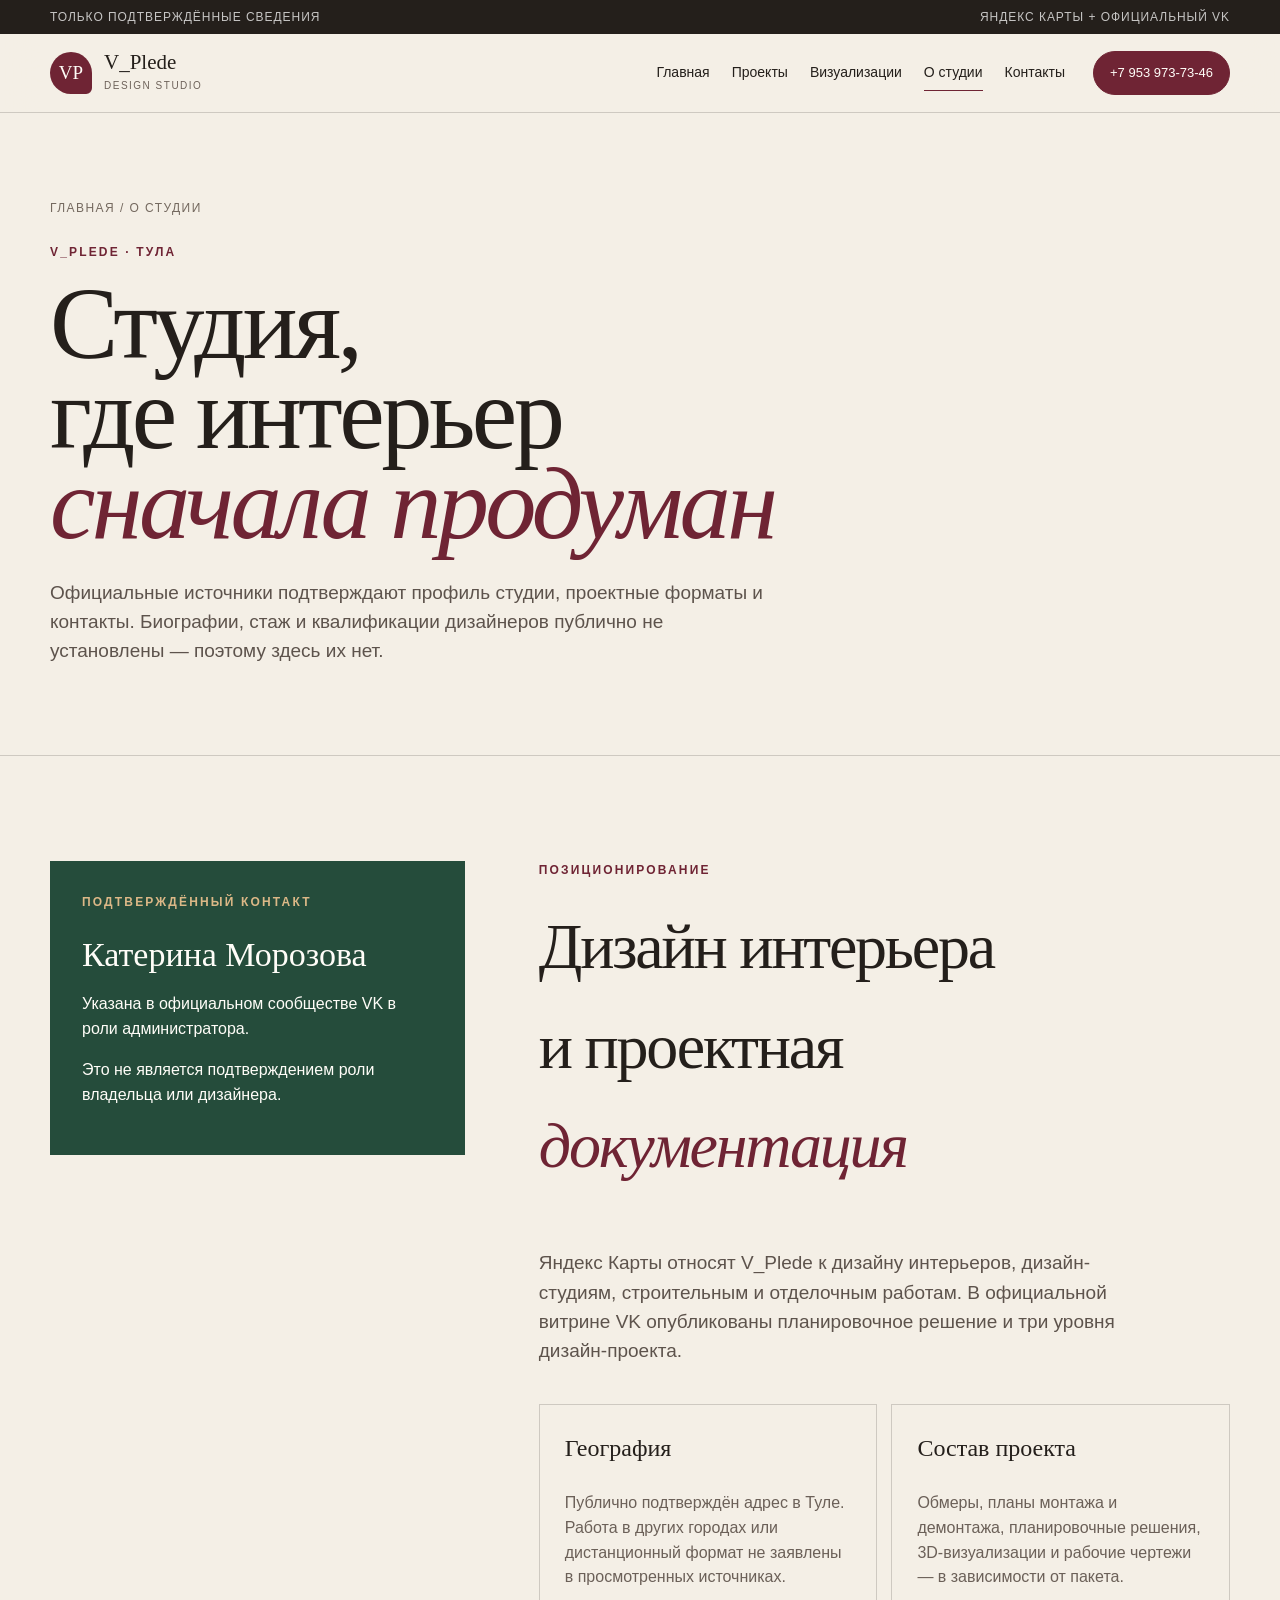
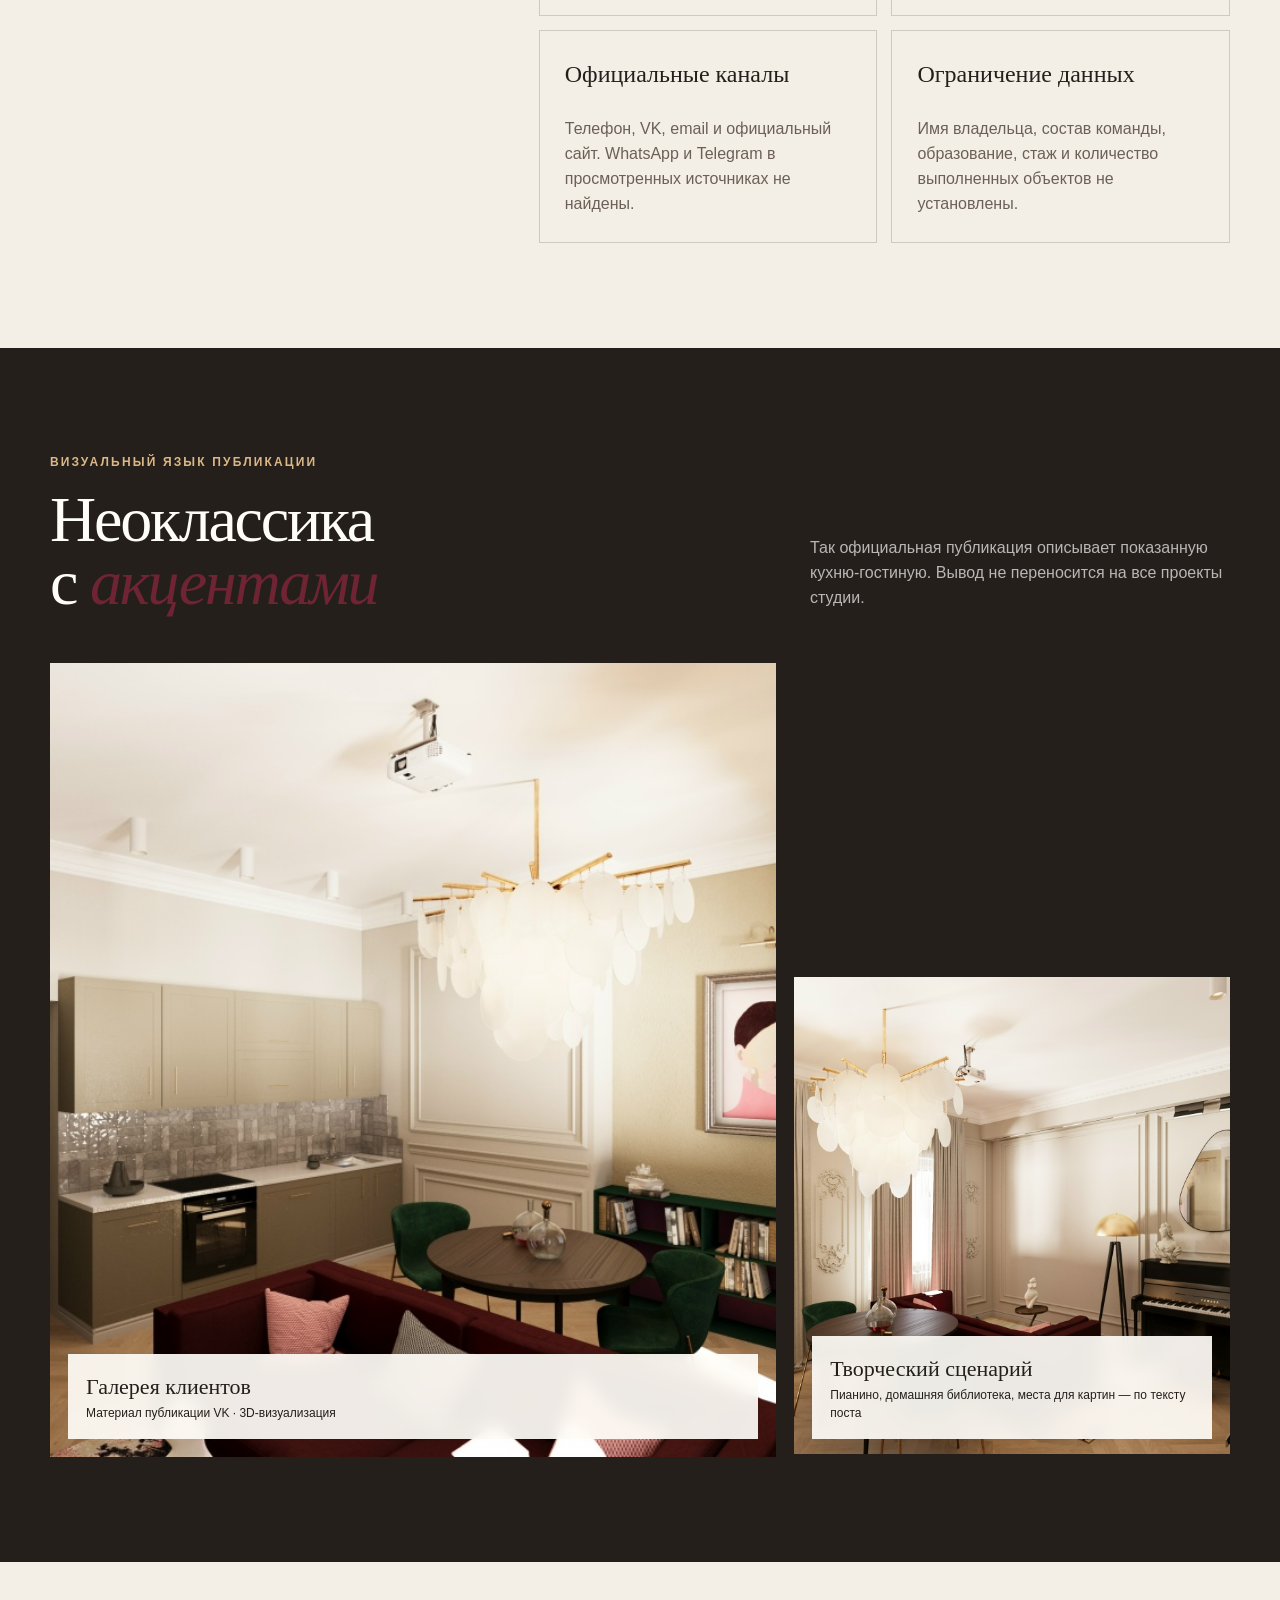
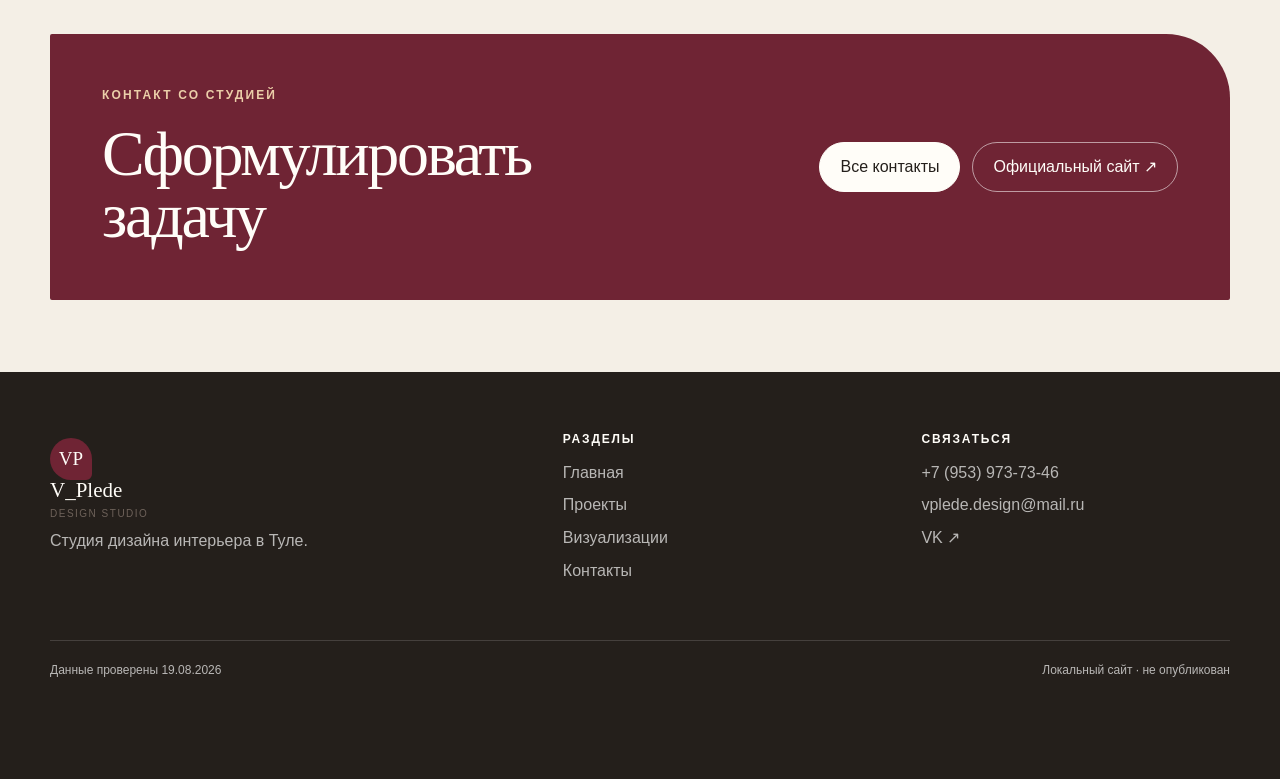
==== about.html @ 6b6b7b4a "Add files via upload" ====
<!doctype html><html lang="ru"><head><meta charset="utf-8"><meta name="viewport" content="width=device-width,initial-scale=1"><meta name="description" content="Подтверждённая информация о студии дизайна интерьера V_Plede в Туле."><title>О студии — V_Plede</title><link rel="stylesheet" href="styles.css?v=20260819"><script src="script.js?v=20260819" defer></script></head><body>
<div class="source-bar"><div class="container"><span>Только подтверждённые сведения</span><span>Яндекс Карты + официальный VK</span></div></div>
<header class="header"><div class="container nav"><a class="brand" href="index.html"><span class="brand-mark">VP</span><span class="brand-copy"><strong>V_Plede</strong><small>design studio</small></span></a><button class="menu-toggle" type="button" aria-label="Открыть меню" aria-expanded="false">Меню</button><nav class="navlinks" aria-label="Основная навигация"><a href="index.html">Главная</a><a href="services.html">Проекты</a><a href="portfolio.html">Визуализации</a><a aria-current="page" href="about.html">О студии</a><a href="contacts.html">Контакты</a></nav><a class="nav-cta" href="tel:+79539737346">+7 953 973-73-46</a></div></header>
<main><section class="page-hero"><div class="container reveal"><p class="crumb">Главная / О студии</p><p class="eyebrow">V_Plede · Тула</p><h1>Студия,<br>где интерьер<br><em>сначала продуман</em></h1><p class="lead">Официальные источники подтверждают профиль студии, проектные форматы и контакты. Биографии, стаж и квалификации дизайнеров публично не установлены — поэтому здесь их нет.</p></div></section>
<section class="section"><div class="container bio-grid"><aside class="bio-aside reveal"><p class="eyebrow" style="color:#dcb887">подтверждённый контакт</p><strong>Катерина Морозова</strong><p>Указана в официальном сообществе VK в роли администратора.</p><p>Это не является подтверждением роли владельца или дизайнера.</p></aside><div class="bio-copy reveal"><p class="eyebrow">позиционирование</p><h2>Дизайн интерьера<br>и проектная<br><em>документация</em></h2><p class="lead">Яндекс Карты относят V_Plede к дизайну интерьеров, дизайн-студиям, строительным и отделочным работам. В официальной витрине VK опубликованы планировочное решение и три уровня дизайн-проекта.</p><div class="evidence"><article><h3>География</h3><p>Публично подтверждён адрес в Туле. Работа в других городах или дистанционный формат не заявлены в просмотренных источниках.</p></article><article><h3>Состав проекта</h3><p>Обмеры, планы монтажа и демонтажа, планировочные решения, 3D-визуализации и рабочие чертежи — в зависимости от пакета.</p></article><article><h3>Официальные каналы</h3><p>Телефон, VK, email и официальный сайт. WhatsApp и Telegram в просмотренных источниках не найдены.</p></article><article><h3>Ограничение данных</h3><p>Имя владельца, состав команды, образование, стаж и количество выполненных объектов не установлены.</p></article></div></div></div></section>
<section class="section ink"><div class="container"><div class="section-head reveal"><div><p class="eyebrow">визуальный язык публикации</p><h2>Неоклассика<br>с <em>акцентами</em></h2></div><p>Так официальная публикация описывает показанную кухню-гостиную. Вывод не переносится на все проекты студии.</p></div><div class="visual-grid"><div class="visual-card reveal"><img src="assets/images/client-gallery-03.jpg" alt="3D-визуализация кухни-гостиной из официальной публикации V_Plede"><span class="visual-label"><strong>Галерея клиентов</strong>Материал публикации VK · 3D-визуализация</span></div><div class="visual-card reveal"><img src="assets/images/client-gallery-01.jpg" alt="3D-визуализация кухни-гостиной с пианино"><span class="visual-label"><strong>Творческий сценарий</strong>Пианино, домашняя библиотека, места для картин — по тексту поста</span></div></div></div></section>
<section class="section compact"><div class="container"><div class="cta reveal"><div><p class="eyebrow">контакт со студией</p><h2>Сформулировать<br>задачу</h2></div><div class="actions"><a class="btn light" href="contacts.html">Все контакты</a><a class="btn ghost-light" href="https://www.vplede-design.ru/" target="_blank" rel="noopener">Официальный сайт ↗</a></div></div></div></section></main>
<footer class="footer"><div class="container"><div class="footer-grid"><div><a class="brand" href="index.html"><span class="brand-mark">VP</span><span class="brand-copy"><strong>V_Plede</strong><small>design studio</small></span></a><p>Студия дизайна интерьера в Туле.</p></div><div><h3>Разделы</h3><a href="index.html">Главная</a><a href="services.html">Проекты</a><a href="portfolio.html">Визуализации</a><a href="contacts.html">Контакты</a></div><div><h3>Связаться</h3><a href="tel:+79539737346">+7 (953) 973-73-46</a><a href="mailto:vplede.design@mail.ru">vplede.design@mail.ru</a><a href="https://vk.ru/v_plede.design" target="_blank" rel="noopener">VK ↗</a></div></div><div class="footer-bottom"><span>Данные проверены 19.08.2026</span><span>Локальный сайт · не опубликован</span></div></div></footer><div class="mobile-actions" aria-label="Быстрые действия"><a href="tel:+79539737346">Позвонить</a><a href="https://vk.ru/v_plede.design" target="_blank" rel="noopener">VK</a><a href="https://yandex.ru/maps/org/v_plede/76972778431/" target="_blank" rel="noopener">Маршрут</a></div></body></html>
---- styles.css ----
:root {
  --ink: #241f1b;
  --paper: #f4efe6;
  --paper-2: #ebe2d5;
  --wine: #6f2434;
  --wine-dark: #481622;
  --moss: #254c3b;
  --gold: #c19a63;
  --line: rgba(36, 31, 27, .18);
  --white: #fffdf8;
  --shadow: 0 24px 70px rgba(39, 25, 20, .16);
  --sans: "Segoe UI", Arial, sans-serif;
  --serif: Georgia, "Times New Roman", serif;
}

* { box-sizing: border-box; }
html { scroll-behavior: smooth; }
body {
  margin: 0;
  color: var(--ink);
  background: var(--paper);
  font-family: var(--sans);
  font-size: 16px;
  line-height: 1.55;
  overflow-x: hidden;
}
body.menu-open { overflow: hidden; }
img { display: block; width: 100%; }
a { color: inherit; text-decoration: none; }
button, a { -webkit-tap-highlight-color: transparent; }
button { font: inherit; }
:focus-visible { outline: 3px solid var(--gold); outline-offset: 4px; }

.container { width: min(1180px, calc(100% - 48px)); margin: 0 auto; }
.source-bar { background: var(--ink); color: rgba(255,255,255,.74); font-size: 12px; letter-spacing: .08em; text-transform: uppercase; }
.source-bar .container { min-height: 34px; display: flex; align-items: center; justify-content: space-between; gap: 20px; }
.source-bar a { color: var(--white); border-bottom: 1px solid rgba(255,255,255,.35); }

.header { position: sticky; top: 0; z-index: 40; background: rgba(244,239,230,.93); backdrop-filter: blur(18px); border-bottom: 1px solid var(--line); }
.nav { min-height: 78px; display: flex; align-items: center; gap: 28px; }
.brand { display: flex; align-items: center; gap: 12px; margin-right: auto; }
.brand-mark { width: 42px; height: 42px; display: grid; place-items: center; color: var(--white); background: var(--wine); border-radius: 50% 50% 14% 50%; font-family: var(--serif); font-size: 19px; }
.brand-copy strong { display: block; font-family: var(--serif); font-size: 21px; font-weight: 500; line-height: 1; }
.brand-copy small { display: block; margin-top: 5px; color: #6e625a; font-size: 10px; letter-spacing: .15em; text-transform: uppercase; }
.navlinks { display: flex; align-items: center; gap: 22px; font-size: 14px; }
.navlinks a { position: relative; padding: 8px 0; }
.navlinks a::after { content: ""; position: absolute; left: 0; right: 100%; bottom: 1px; height: 1px; background: var(--wine); transition: right .25s ease; }
.navlinks a:hover::after, .navlinks a[aria-current="page"]::after { right: 0; }
.nav-cta { padding: 11px 16px; color: var(--white); background: var(--wine); border: 1px solid var(--wine); border-radius: 999px; font-size: 13px; transition: .25s ease; }
.nav-cta:hover { background: var(--wine-dark); transform: translateY(-2px); }
.menu-toggle { display: none; border: 0; background: transparent; color: var(--ink); font-weight: 600; }

.hero { position: relative; min-height: 760px; padding: 82px 0 66px; overflow: hidden; }
.hero::before { content: ""; position: absolute; width: 520px; height: 520px; border: 1px solid var(--line); border-radius: 50%; left: -210px; top: 105px; }
.hero-grid { display: grid; grid-template-columns: .92fr 1.08fr; gap: 62px; align-items: center; }
.eyebrow { margin: 0 0 18px; color: var(--wine); font-size: 12px; font-weight: 700; letter-spacing: .18em; text-transform: uppercase; }
h1, h2, h3, p { margin-top: 0; }
h1, h2, .display { font-family: var(--serif); font-weight: 400; letter-spacing: -.035em; }
h1 { margin-bottom: 28px; font-size: clamp(64px, 7.2vw, 108px); line-height: .88; }
h1 em, h2 em { color: var(--wine); font-weight: 400; }
.lead { max-width: 610px; color: #5d534c; font-size: 19px; }
.actions { display: flex; flex-wrap: wrap; gap: 12px; margin-top: 32px; }
.btn { min-height: 48px; display: inline-flex; align-items: center; justify-content: center; gap: 10px; padding: 12px 20px; border: 1px solid var(--ink); border-radius: 999px; background: transparent; color: var(--ink); cursor: pointer; transition: .25s ease; }
.btn:hover { transform: translateY(-2px); box-shadow: 0 10px 30px rgba(36,31,27,.12); }
.btn.primary { color: var(--white); background: var(--wine); border-color: var(--wine); }
.btn.light { color: var(--ink); background: var(--white); border-color: var(--white); }
.btn.ghost-light { color: var(--white); border-color: rgba(255,255,255,.55); }
.hero-media { position: relative; min-height: 565px; }
.hero-media .frame-main { position: absolute; inset: 0 64px 0 0; overflow: hidden; border-radius: 48% 48% 8px 8px; box-shadow: var(--shadow); }
.hero-media .frame-main img { height: 100%; object-fit: cover; }
.swatch { position: absolute; right: 0; top: 72px; width: 126px; padding: 18px 12px; background: var(--moss); color: var(--white); box-shadow: var(--shadow); transform: rotate(3deg); }
.swatch strong { display: block; font-family: var(--serif); font-size: 30px; }
.swatch span { font-size: 11px; letter-spacing: .12em; text-transform: uppercase; }
.media-caption { position: absolute; left: -34px; bottom: 42px; max-width: 245px; padding: 17px 20px; background: var(--white); box-shadow: var(--shadow); font-size: 12px; }
.media-caption b { display: block; margin-bottom: 4px; color: var(--wine); letter-spacing: .08em; text-transform: uppercase; }
.hero-facts { display: grid; grid-template-columns: repeat(3, 1fr); gap: 1px; margin-top: 58px; border: 1px solid var(--line); background: var(--line); }
.hero-facts div { min-height: 104px; padding: 22px; background: var(--paper); }
.hero-facts b { display: block; font-family: var(--serif); font-size: 23px; font-weight: 400; }
.hero-facts span { color: #70655d; font-size: 12px; }

.section { padding: 105px 0; }
.section.compact { padding: 72px 0; }
.section-head { display: flex; align-items: end; justify-content: space-between; gap: 40px; margin-bottom: 48px; }
.section-head h2, .split h2, .cta h2 { margin-bottom: 0; font-size: clamp(45px, 5vw, 76px); line-height: .98; }
.section-head > p { max-width: 420px; margin-bottom: 4px; color: #655a52; }
.ink { color: var(--white); background: var(--ink); }
.ink .eyebrow { color: #dcb887; }
.ink p { color: rgba(255,255,255,.68); }

.package-preview { display: grid; grid-template-columns: 1.2fr .8fr .8fr; gap: 12px; }
.package-card { min-height: 340px; display: flex; flex-direction: column; justify-content: space-between; padding: 34px; background: var(--paper-2); border: 1px solid var(--line); transition: .3s ease; }
.package-card:first-child { background: var(--wine); color: var(--white); }
.package-card:hover { transform: translateY(-6px); box-shadow: var(--shadow); }
.package-card .code { font-size: 11px; letter-spacing: .16em; text-transform: uppercase; opacity: .7; }
.package-card h3 { margin: auto 0 16px; font-family: var(--serif); font-size: 38px; font-weight: 400; line-height: 1.02; }
.package-card p { margin-bottom: 20px; opacity: .72; }
.package-card .price { font-family: var(--serif); font-size: 27px; }
.price-note { margin-top: 18px; color: #70655d; font-size: 12px; }

.visual-grid { display: grid; grid-template-columns: 1.25fr .75fr; gap: 18px; }
.visual-card { position: relative; min-height: 610px; overflow: hidden; }
.visual-card + .visual-card { min-height: 480px; align-self: end; }
.visual-card img { height: 100%; object-fit: cover; transition: transform .65s ease; }
.visual-card:hover img { transform: scale(1.025); }
.visual-label { position: absolute; left: 18px; right: 18px; bottom: 18px; padding: 16px 18px; color: var(--ink); background: rgba(255,253,248,.92); backdrop-filter: blur(8px); font-size: 12px; }
.visual-label strong { display: block; font-family: var(--serif); font-size: 22px; font-weight: 400; }
.proof-note { margin-top: 22px; padding-left: 20px; border-left: 2px solid var(--gold); color: rgba(255,255,255,.65); font-size: 13px; }

.split { display: grid; grid-template-columns: .82fr 1.18fr; gap: 90px; }
.sticky { align-self: start; position: sticky; top: 130px; }
.principles { border-top: 1px solid var(--line); }
.principle { display: grid; grid-template-columns: 62px 1fr; gap: 18px; padding: 30px 0; border-bottom: 1px solid var(--line); }
.principle span { color: var(--wine); font-family: var(--serif); font-size: 18px; }
.principle h3 { margin-bottom: 8px; font-family: var(--serif); font-size: 28px; font-weight: 400; }
.principle p { margin-bottom: 0; color: #6c6159; }

.status-panel { display: grid; grid-template-columns: .55fr 1.45fr; border: 1px solid var(--line); }
.status-score { display: grid; place-items: center; min-height: 310px; background: var(--moss); color: var(--white); text-align: center; }
.status-score strong { display: block; font-family: var(--serif); font-size: 62px; font-weight: 400; line-height: 1; }
.status-score span { font-size: 11px; letter-spacing: .13em; text-transform: uppercase; }
.status-copy { padding: 46px; background: var(--paper-2); }
.status-copy h3 { font-family: var(--serif); font-size: 40px; font-weight: 400; }

.cta { display: flex; align-items: center; justify-content: space-between; gap: 40px; padding: 52px; color: var(--white); background: var(--wine); border-radius: 2px 64px 2px 2px; }
.cta .eyebrow { color: #ebcfa9; }
.cta .actions { margin-top: 0; }

.page-hero { padding: 86px 0 70px; border-bottom: 1px solid var(--line); }
.page-hero h1 { max-width: 970px; font-size: clamp(60px, 8vw, 112px); }
.page-hero .lead { max-width: 720px; }
.crumb { margin-bottom: 25px; color: #74695f; font-size: 12px; letter-spacing: .12em; text-transform: uppercase; }

.filters { display: flex; flex-wrap: wrap; gap: 10px; margin-bottom: 34px; }
.filter-btn { padding: 10px 16px; color: var(--ink); background: transparent; border: 1px solid var(--line); border-radius: 999px; cursor: pointer; }
.filter-btn.active, .filter-btn:hover { color: var(--white); background: var(--wine); border-color: var(--wine); }
.service-list { display: grid; gap: 16px; }
.service-item { display: grid; grid-template-columns: 130px 1fr 210px; gap: 30px; align-items: start; padding: 36px; border: 1px solid var(--line); background: rgba(255,255,255,.2); transition: .3s ease; }
.service-item:hover { background: var(--paper-2); }
.service-item[hidden] { display: none; }
.service-item .service-code { color: var(--wine); font-size: 12px; font-weight: 700; letter-spacing: .15em; }
.service-item h2 { margin-bottom: 12px; font-size: 39px; }
.service-item ul { margin: 18px 0 0; padding-left: 18px; color: #5f554d; }
.service-price { text-align: right; }
.service-price strong { display: block; font-family: var(--serif); font-size: 31px; font-weight: 400; }
.service-price span { color: #756a61; font-size: 12px; }

.gallery-grid { display: grid; grid-template-columns: repeat(12, 1fr); gap: 16px; }
.gallery-card { grid-column: span 6; position: relative; min-height: 600px; padding: 0; overflow: hidden; border: 0; background: #ddd; cursor: zoom-in; }
.gallery-card:nth-child(2), .gallery-card:nth-child(3) { min-height: 480px; }
.gallery-card img { height: 100%; object-fit: cover; transition: transform .55s ease; }
.gallery-card:hover img { transform: scale(1.025); }
.gallery-card span { position: absolute; left: 14px; bottom: 14px; padding: 9px 12px; background: rgba(255,253,248,.94); color: var(--ink); font-size: 11px; letter-spacing: .08em; text-transform: uppercase; }
.lightbox { display: none; position: fixed; inset: 0; z-index: 100; padding: 28px; background: rgba(20,16,14,.94); }
.lightbox.open { display: grid; place-items: center; }
.lightbox img { width: auto; max-width: min(94vw, 1080px); max-height: 84vh; object-fit: contain; }
.lightbox-close { position: absolute; right: 25px; top: 20px; width: 46px; height: 46px; color: var(--white); background: transparent; border: 1px solid rgba(255,255,255,.4); border-radius: 50%; cursor: pointer; font-size: 22px; }
.lightbox-caption { max-width: 900px; margin-top: 12px; color: rgba(255,255,255,.75); font-size: 12px; text-align: center; }

.bio-grid { display: grid; grid-template-columns: .75fr 1.25fr; gap: 74px; align-items: start; }
.bio-aside { padding: 32px; color: var(--white); background: var(--moss); }
.bio-aside strong { display: block; margin-bottom: 10px; font-family: var(--serif); font-size: 34px; font-weight: 400; }
.bio-copy h2 { font-size: clamp(46px, 5vw, 73px); }
.evidence { display: grid; grid-template-columns: repeat(2, 1fr); gap: 14px; margin-top: 38px; }
.evidence article { padding: 25px; border: 1px solid var(--line); }
.evidence h3 { font-family: var(--serif); font-size: 24px; font-weight: 400; }
.evidence p { margin-bottom: 0; color: #6b6058; }

.contact-grid { display: grid; grid-template-columns: 1.08fr .92fr; gap: 18px; }
.contact-card { min-height: 420px; padding: 42px; border: 1px solid var(--line); background: var(--paper-2); }
.contact-card.dark { color: var(--white); background: var(--ink); }
.contact-card h2 { font-size: clamp(42px, 5vw, 67px); }
.contact-list { list-style: none; margin: 28px 0 0; padding: 0; }
.contact-list li { display: flex; justify-content: space-between; gap: 28px; padding: 15px 0; border-bottom: 1px solid currentColor; border-color: rgba(127,110,98,.28); }
.contact-list span { color: #786c63; }
.dark .contact-list span { color: rgba(255,255,255,.55); }
.schedule { display: grid; grid-template-columns: 1fr auto; gap: 8px 20px; margin-top: 30px; }
.schedule span:nth-child(even) { text-align: right; }

.footer { padding: 58px 0 100px; color: rgba(255,255,255,.68); background: var(--ink); }
.footer-grid { display: grid; grid-template-columns: 1.2fr .8fr .8fr; gap: 50px; }
.footer .brand-copy strong { color: var(--white); }
.footer h3 { color: var(--white); font-size: 12px; letter-spacing: .15em; text-transform: uppercase; }
.footer a { display: block; width: fit-content; margin: 8px 0; }
.footer a:hover { color: var(--white); }
.footer-bottom { display: flex; justify-content: space-between; gap: 20px; margin-top: 48px; padding-top: 20px; border-top: 1px solid rgba(255,255,255,.15); font-size: 12px; }
.mobile-actions { display: none; }

.reveal { opacity: 0; transform: translateY(18px); transition: opacity .65s ease, transform .65s ease; }
.reveal.visible { opacity: 1; transform: none; }

@media (max-width: 980px) {
  .navlinks, .nav-cta { display: none; }
  .menu-toggle { display: block; }
  .navlinks.open { display: flex; position: fixed; inset: 112px 0 auto; height: calc(100vh - 112px); padding: 34px 24px 120px; align-items: flex-start; flex-direction: column; background: var(--paper); font-family: var(--serif); font-size: 30px; overflow: auto; }
  .hero { min-height: 0; }
  .hero-grid, .split, .bio-grid, .contact-grid { grid-template-columns: 1fr; }
  .hero-media { min-height: 620px; }
  .hero-copy { order: 1; }
  .hero-media { order: 2; }
  .package-preview { grid-template-columns: 1fr 1fr; }
  .package-card:first-child { grid-column: span 2; }
  .sticky { position: static; }
  .status-panel { grid-template-columns: 1fr; }
  .status-score { min-height: 200px; }
  .service-item { grid-template-columns: 90px 1fr; }
  .service-price { grid-column: 2; text-align: left; }
  .footer-grid { grid-template-columns: 1fr 1fr; }
}

@media (max-width: 700px) {
  body { padding-bottom: 66px; }
  .container { width: min(100% - 28px, 1180px); }
  .source-bar .container { min-height: 40px; justify-content: center; text-align: center; }
  .source-bar span:last-child { display: none; }
  .nav { min-height: 68px; }
  .brand-copy strong { font-size: 18px; }
  .brand-mark { width: 36px; height: 36px; }
  .header { top: 0; }
  .navlinks.open { inset: 108px 0 auto; height: calc(100vh - 108px); }
  .hero { padding: 55px 0 42px; }
  h1 { font-size: clamp(54px, 16vw, 76px); }
  .lead { font-size: 17px; }
  .hero-grid { gap: 44px; }
  .hero-media { min-height: 500px; }
  .hero-media .frame-main { right: 28px; }
  .swatch { width: 100px; padding: 13px 10px; }
  .media-caption { left: 10px; bottom: 18px; max-width: 225px; }
  .hero-facts { grid-template-columns: 1fr; margin-top: 34px; }
  .hero-facts div { min-height: 80px; }
  .section { padding: 72px 0; }
  .section-head { display: block; }
  .section-head > p { margin-top: 20px; }
  .section-head h2, .split h2 { font-size: 46px; }
  .cta h2 { font-size: 39px; }
  .package-preview { grid-template-columns: 1fr; }
  .package-card:first-child { grid-column: auto; }
  .package-card { min-height: 300px; }
  .visual-grid { grid-template-columns: 1fr; }
  .visual-card, .visual-card + .visual-card { min-height: 520px; }
  .status-copy { padding: 30px 24px; }
  .status-copy h3 { font-size: 32px; }
  .cta { display: block; padding: 38px 24px; border-radius: 2px 40px 2px 2px; }
  .cta .actions { margin-top: 28px; }
  .page-hero { padding: 58px 0 50px; }
  .page-hero h1 { font-size: 56px; }
  .service-item { grid-template-columns: 1fr; padding: 26px 20px; }
  .service-price { grid-column: auto; }
  .service-item h2 { font-size: 34px; }
  .gallery-grid { display: block; }
  .gallery-card, .gallery-card:nth-child(2), .gallery-card:nth-child(3) { width: 100%; min-height: 500px; margin-bottom: 14px; }
  .evidence { grid-template-columns: 1fr; }
  .contact-card { min-height: 0; padding: 30px 22px; }
  .contact-list li { display: block; }
  .contact-list span { display: block; margin-bottom: 3px; }
  .footer-grid { grid-template-columns: 1fr; }
  .footer-bottom { display: block; }
  .mobile-actions { display: grid; position: fixed; z-index: 60; left: 0; right: 0; bottom: 0; grid-template-columns: repeat(3, 1fr); min-height: 66px; color: var(--white); background: var(--wine-dark); box-shadow: 0 -10px 30px rgba(0,0,0,.2); }
  .mobile-actions a { display: grid; place-items: center; padding: 8px 5px; border-right: 1px solid rgba(255,255,255,.18); font-size: 12px; text-align: center; }
}

@media (prefers-reduced-motion: reduce) {
  html { scroll-behavior: auto; }
  *, *::before, *::after { animation-duration: .01ms !important; transition-duration: .01ms !important; }
  .reveal { opacity: 1; transform: none; }
}
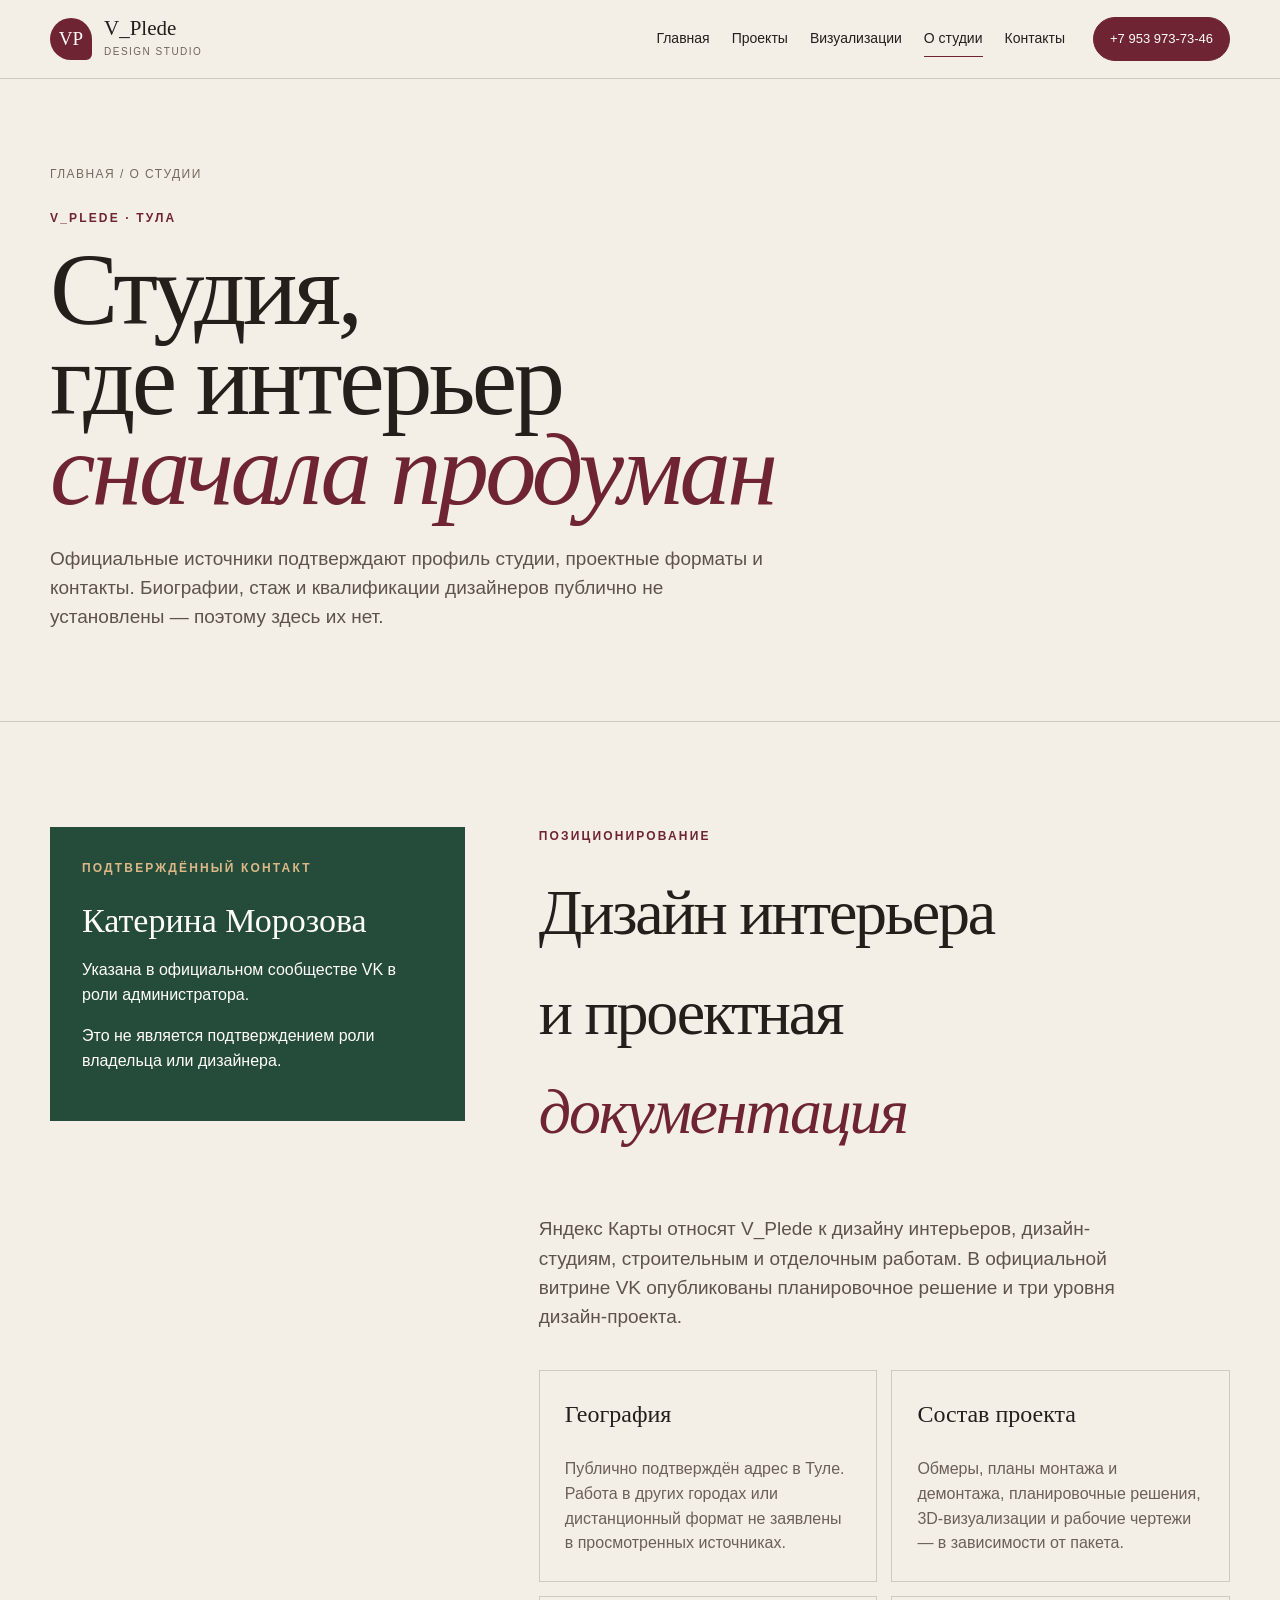
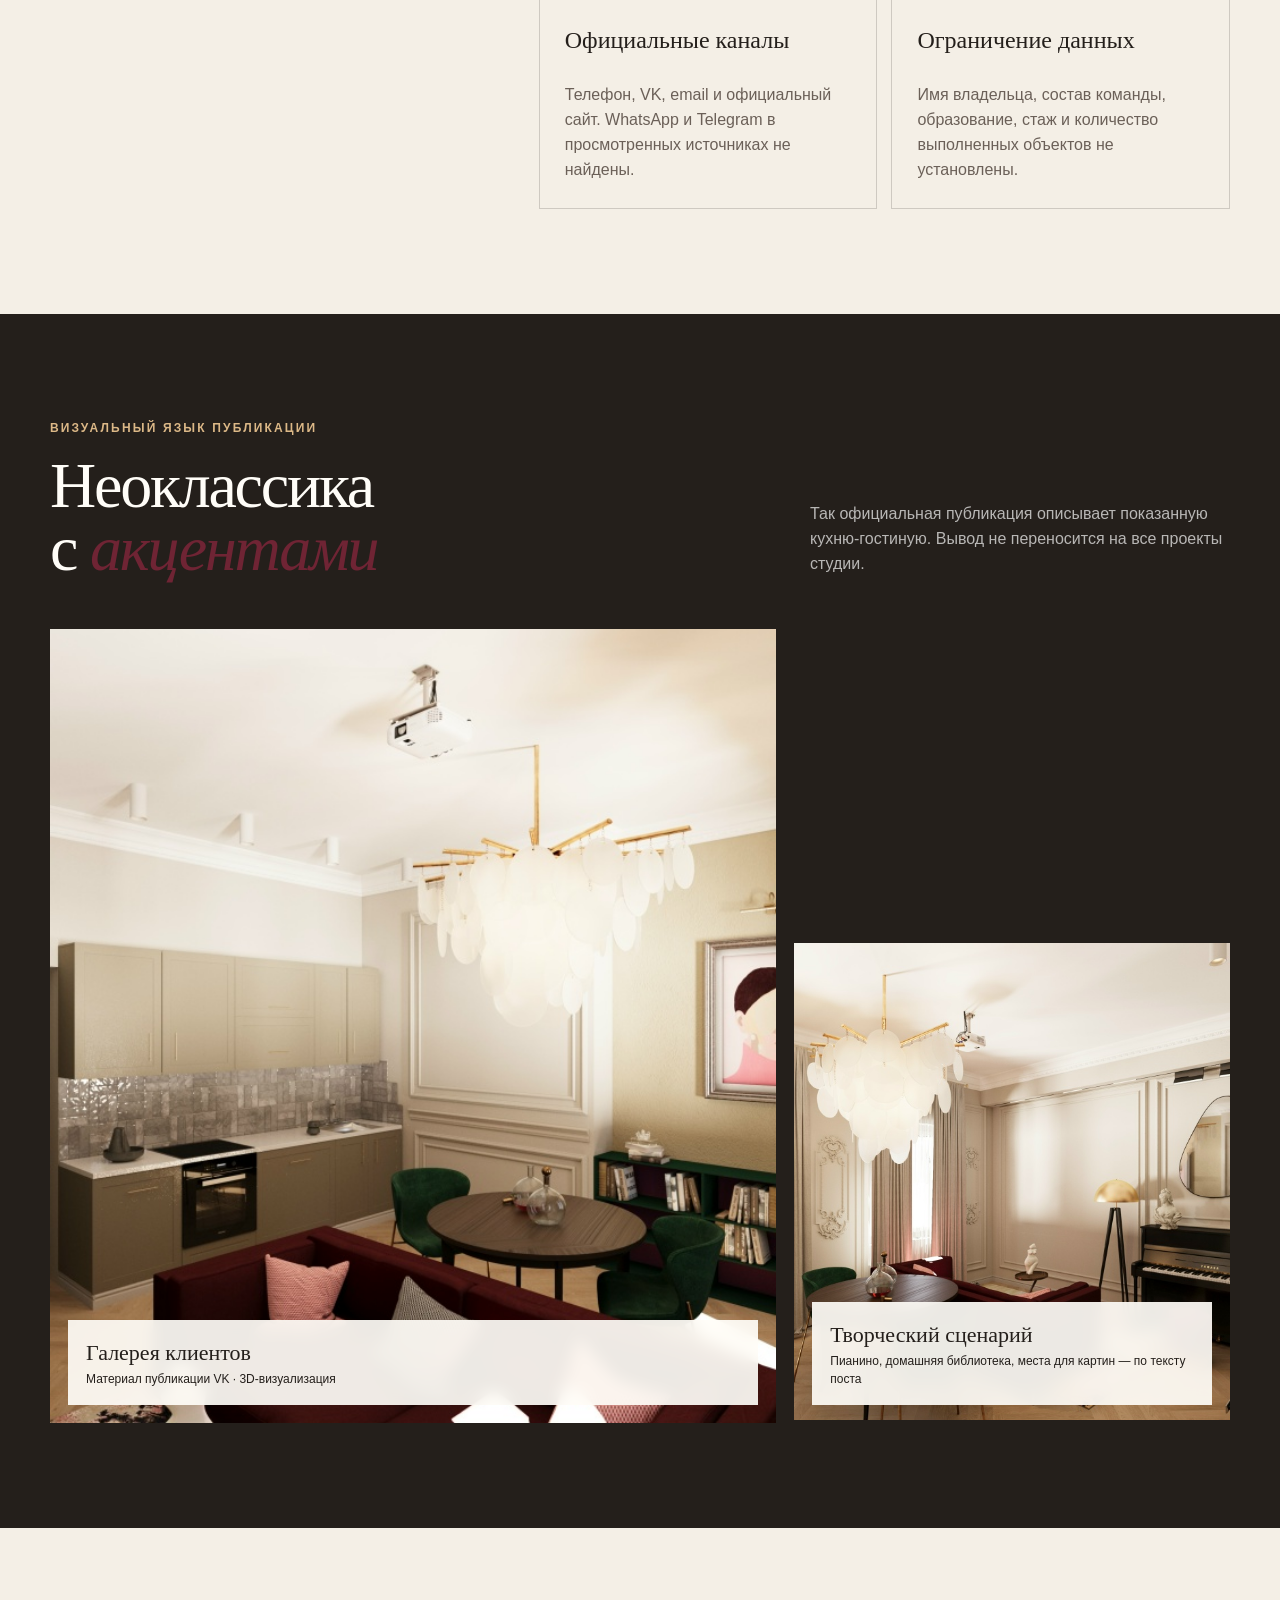
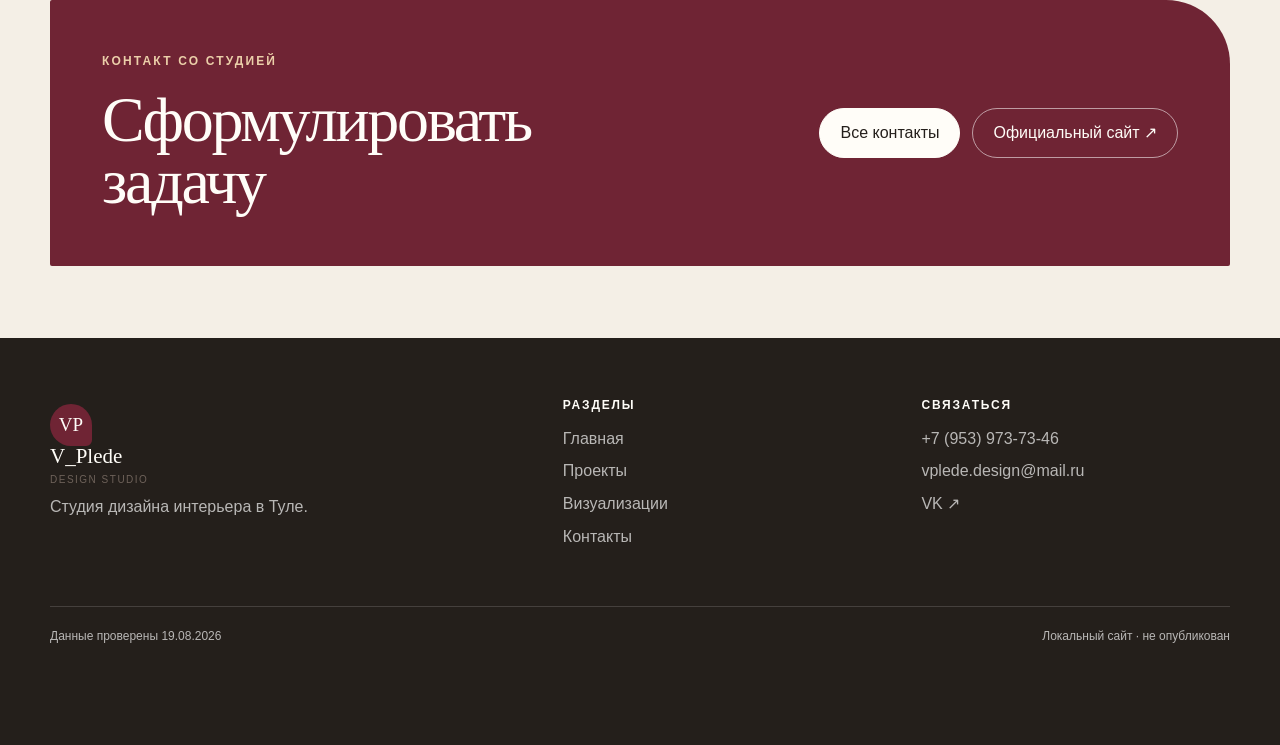
==== commit 065276ae: "Add files via upload" ====
--- a/about.html
+++ b/about.html
@@ -1,9 +1,7 @@
 <!doctype html><html lang="ru"><head><meta charset="utf-8"><meta name="viewport" content="width=device-width,initial-scale=1"><meta name="description" content="Подтверждённая информация о студии дизайна интерьера V_Plede в Туле."><title>О студии — V_Plede</title><link rel="stylesheet" href="styles.css?v=20260819"><script src="script.js?v=20260819" defer></script></head><body>
-<div class="source-bar"><div class="container"><span>Только подтверждённые сведения</span><span>Яндекс Карты + официальный VK</span></div></div>
 <header class="header"><div class="container nav"><a class="brand" href="index.html"><span class="brand-mark">VP</span><span class="brand-copy"><strong>V_Plede</strong><small>design studio</small></span></a><button class="menu-toggle" type="button" aria-label="Открыть меню" aria-expanded="false">Меню</button><nav class="navlinks" aria-label="Основная навигация"><a href="index.html">Главная</a><a href="services.html">Проекты</a><a href="portfolio.html">Визуализации</a><a aria-current="page" href="about.html">О студии</a><a href="contacts.html">Контакты</a></nav><a class="nav-cta" href="tel:+79539737346">+7 953 973-73-46</a></div></header>
 <main><section class="page-hero"><div class="container reveal"><p class="crumb">Главная / О студии</p><p class="eyebrow">V_Plede · Тула</p><h1>Студия,<br>где интерьер<br><em>сначала продуман</em></h1><p class="lead">Официальные источники подтверждают профиль студии, проектные форматы и контакты. Биографии, стаж и квалификации дизайнеров публично не установлены — поэтому здесь их нет.</p></div></section>
 <section class="section"><div class="container bio-grid"><aside class="bio-aside reveal"><p class="eyebrow" style="color:#dcb887">подтверждённый контакт</p><strong>Катерина Морозова</strong><p>Указана в официальном сообществе VK в роли администратора.</p><p>Это не является подтверждением роли владельца или дизайнера.</p></aside><div class="bio-copy reveal"><p class="eyebrow">позиционирование</p><h2>Дизайн интерьера<br>и проектная<br><em>документация</em></h2><p class="lead">Яндекс Карты относят V_Plede к дизайну интерьеров, дизайн-студиям, строительным и отделочным работам. В официальной витрине VK опубликованы планировочное решение и три уровня дизайн-проекта.</p><div class="evidence"><article><h3>География</h3><p>Публично подтверждён адрес в Туле. Работа в других городах или дистанционный формат не заявлены в просмотренных источниках.</p></article><article><h3>Состав проекта</h3><p>Обмеры, планы монтажа и демонтажа, планировочные решения, 3D-визуализации и рабочие чертежи — в зависимости от пакета.</p></article><article><h3>Официальные каналы</h3><p>Телефон, VK, email и официальный сайт. WhatsApp и Telegram в просмотренных источниках не найдены.</p></article><article><h3>Ограничение данных</h3><p>Имя владельца, состав команды, образование, стаж и количество выполненных объектов не установлены.</p></article></div></div></div></section>
 <section class="section ink"><div class="container"><div class="section-head reveal"><div><p class="eyebrow">визуальный язык публикации</p><h2>Неоклассика<br>с <em>акцентами</em></h2></div><p>Так официальная публикация описывает показанную кухню-гостиную. Вывод не переносится на все проекты студии.</p></div><div class="visual-grid"><div class="visual-card reveal"><img src="assets/images/client-gallery-03.jpg" alt="3D-визуализация кухни-гостиной из официальной публикации V_Plede"><span class="visual-label"><strong>Галерея клиентов</strong>Материал публикации VK · 3D-визуализация</span></div><div class="visual-card reveal"><img src="assets/images/client-gallery-01.jpg" alt="3D-визуализация кухни-гостиной с пианино"><span class="visual-label"><strong>Творческий сценарий</strong>Пианино, домашняя библиотека, места для картин — по тексту поста</span></div></div></div></section>
 <section class="section compact"><div class="container"><div class="cta reveal"><div><p class="eyebrow">контакт со студией</p><h2>Сформулировать<br>задачу</h2></div><div class="actions"><a class="btn light" href="contacts.html">Все контакты</a><a class="btn ghost-light" href="https://www.vplede-design.ru/" target="_blank" rel="noopener">Официальный сайт ↗</a></div></div></div></section></main>
 <footer class="footer"><div class="container"><div class="footer-grid"><div><a class="brand" href="index.html"><span class="brand-mark">VP</span><span class="brand-copy"><strong>V_Plede</strong><small>design studio</small></span></a><p>Студия дизайна интерьера в Туле.</p></div><div><h3>Разделы</h3><a href="index.html">Главная</a><a href="services.html">Проекты</a><a href="portfolio.html">Визуализации</a><a href="contacts.html">Контакты</a></div><div><h3>Связаться</h3><a href="tel:+79539737346">+7 (953) 973-73-46</a><a href="mailto:vplede.design@mail.ru">vplede.design@mail.ru</a><a href="https://vk.ru/v_plede.design" target="_blank" rel="noopener">VK ↗</a></div></div><div class="footer-bottom"><span>Данные проверены 19.08.2026</span><span>Локальный сайт · не опубликован</span></div></div></footer><div class="mobile-actions" aria-label="Быстрые действия"><a href="tel:+79539737346">Позвонить</a><a href="https://vk.ru/v_plede.design" target="_blank" rel="noopener">VK</a><a href="https://yandex.ru/maps/org/v_plede/76972778431/" target="_blank" rel="noopener">Маршрут</a></div></body></html>
-
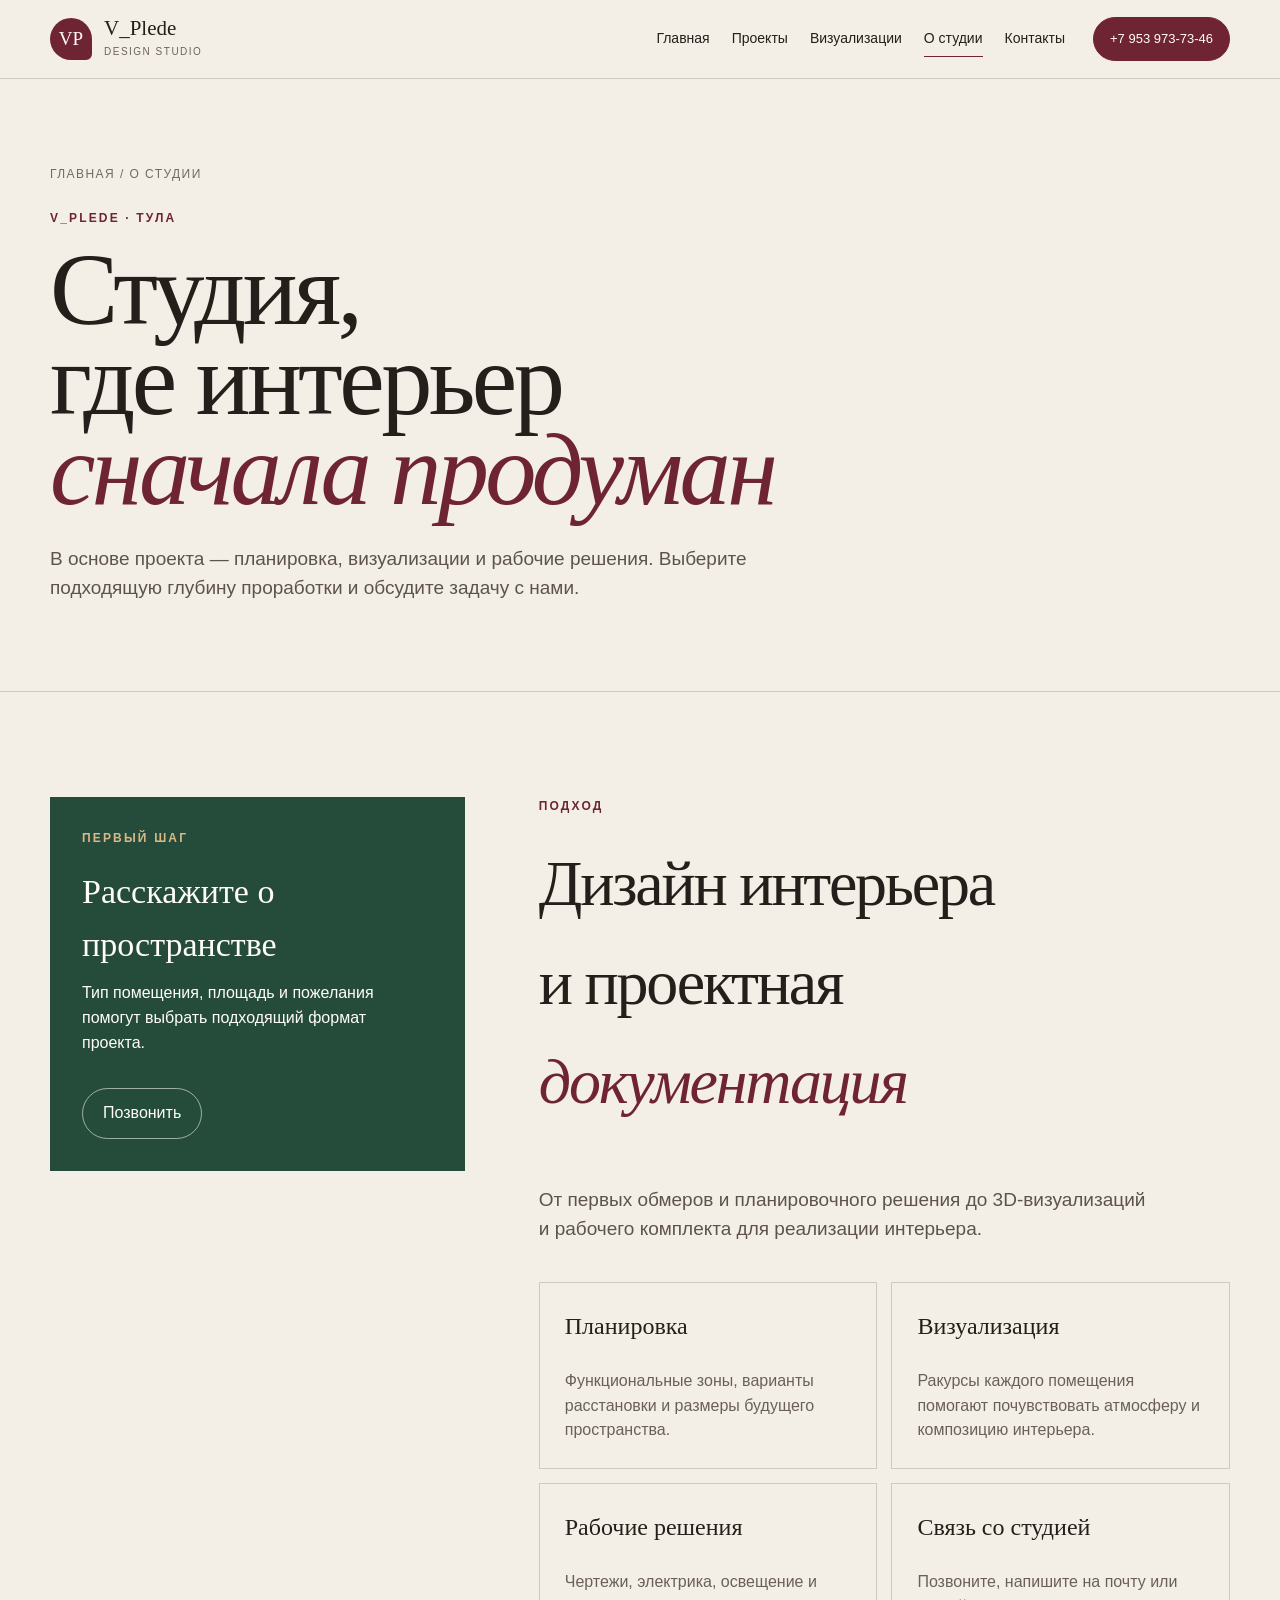
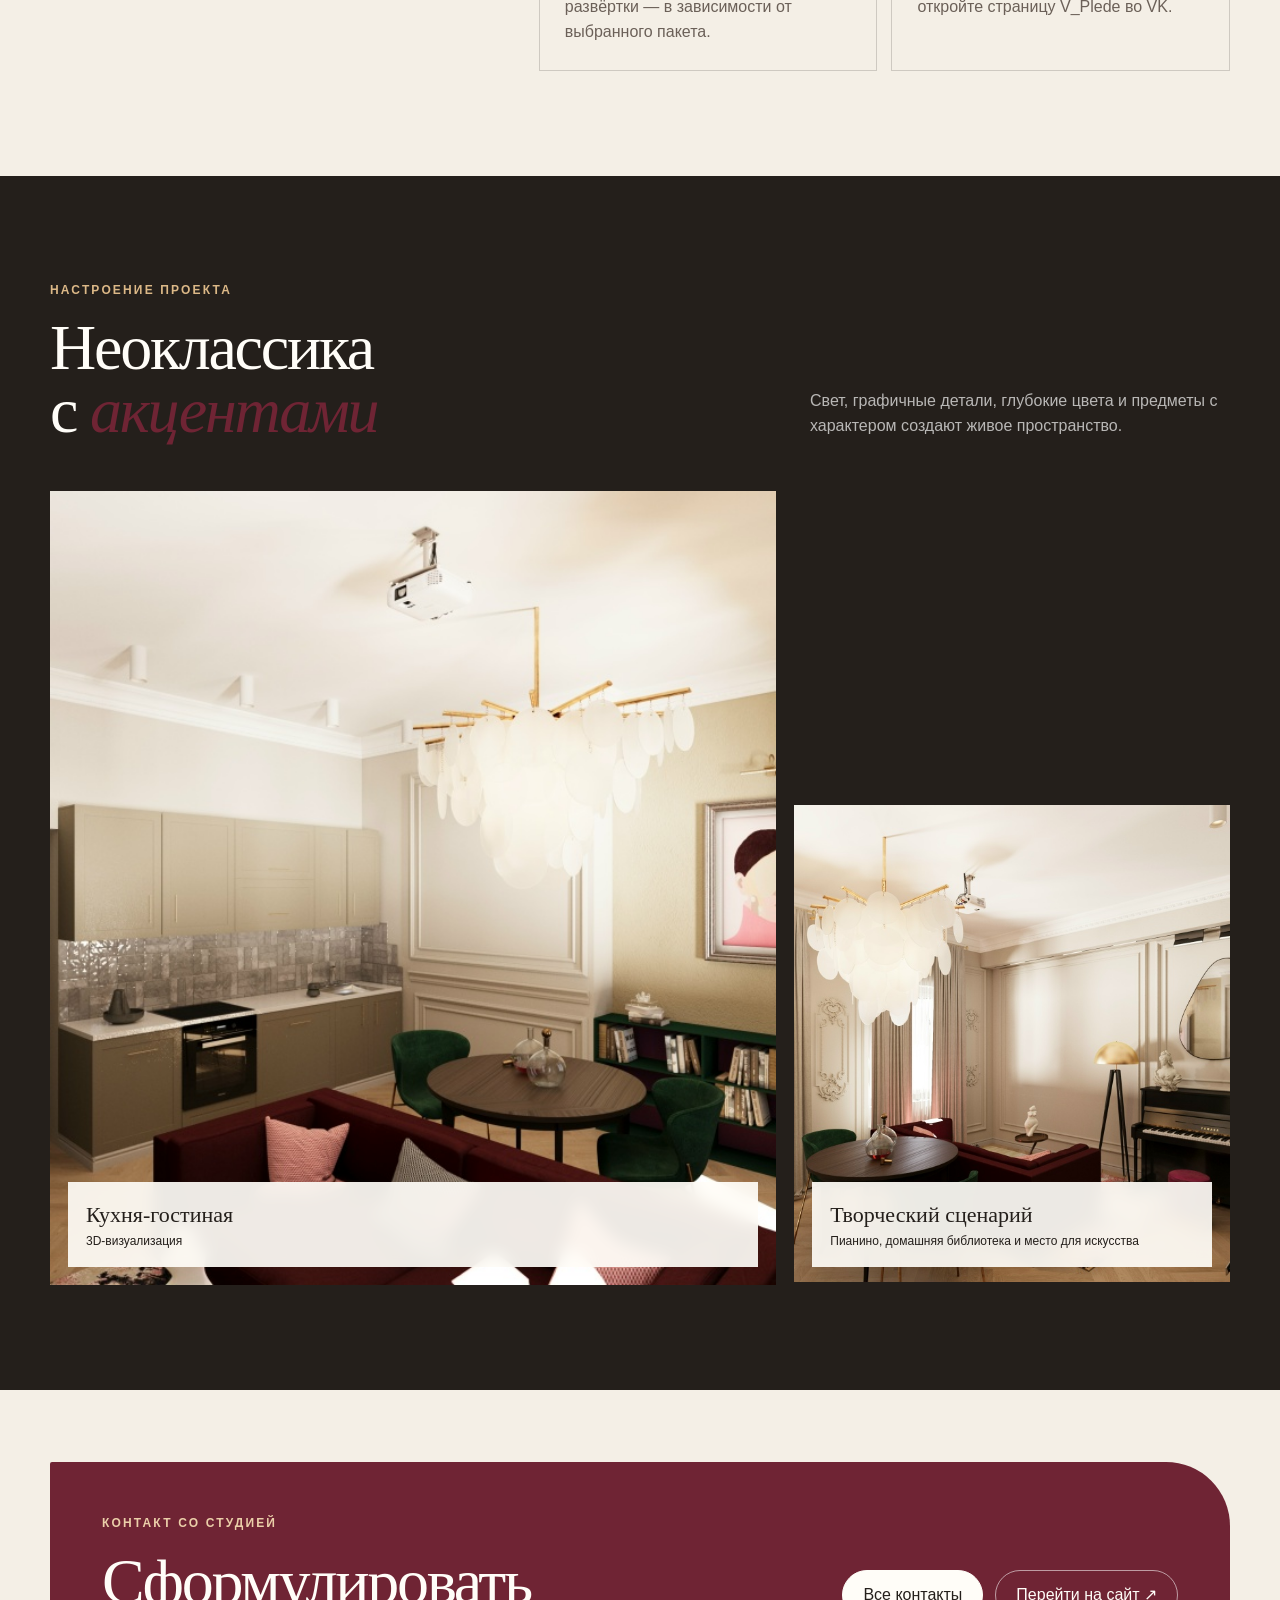
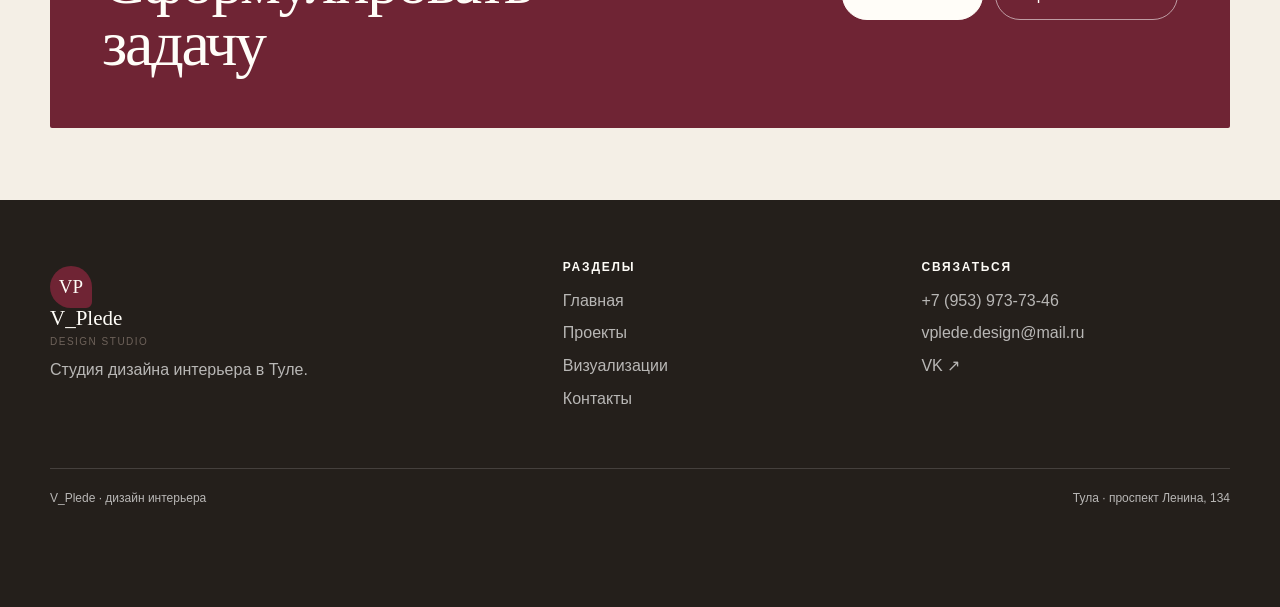
==== commit 2b21667b: "Add files via upload" ====
--- a/about.html
+++ b/about.html
@@ -1,7 +1,7 @@
 <!doctype html><html lang="ru"><head><meta charset="utf-8"><meta name="viewport" content="width=device-width,initial-scale=1"><meta name="description" content="Подтверждённая информация о студии дизайна интерьера V_Plede в Туле."><title>О студии — V_Plede</title><link rel="stylesheet" href="styles.css?v=20260819"><script src="script.js?v=20260819" defer></script></head><body>
 <header class="header"><div class="container nav"><a class="brand" href="index.html"><span class="brand-mark">VP</span><span class="brand-copy"><strong>V_Plede</strong><small>design studio</small></span></a><button class="menu-toggle" type="button" aria-label="Открыть меню" aria-expanded="false">Меню</button><nav class="navlinks" aria-label="Основная навигация"><a href="index.html">Главная</a><a href="services.html">Проекты</a><a href="portfolio.html">Визуализации</a><a aria-current="page" href="about.html">О студии</a><a href="contacts.html">Контакты</a></nav><a class="nav-cta" href="tel:+79539737346">+7 953 973-73-46</a></div></header>
-<main><section class="page-hero"><div class="container reveal"><p class="crumb">Главная / О студии</p><p class="eyebrow">V_Plede · Тула</p><h1>Студия,<br>где интерьер<br><em>сначала продуман</em></h1><p class="lead">Официальные источники подтверждают профиль студии, проектные форматы и контакты. Биографии, стаж и квалификации дизайнеров публично не установлены — поэтому здесь их нет.</p></div></section>
-<section class="section"><div class="container bio-grid"><aside class="bio-aside reveal"><p class="eyebrow" style="color:#dcb887">подтверждённый контакт</p><strong>Катерина Морозова</strong><p>Указана в официальном сообществе VK в роли администратора.</p><p>Это не является подтверждением роли владельца или дизайнера.</p></aside><div class="bio-copy reveal"><p class="eyebrow">позиционирование</p><h2>Дизайн интерьера<br>и проектная<br><em>документация</em></h2><p class="lead">Яндекс Карты относят V_Plede к дизайну интерьеров, дизайн-студиям, строительным и отделочным работам. В официальной витрине VK опубликованы планировочное решение и три уровня дизайн-проекта.</p><div class="evidence"><article><h3>География</h3><p>Публично подтверждён адрес в Туле. Работа в других городах или дистанционный формат не заявлены в просмотренных источниках.</p></article><article><h3>Состав проекта</h3><p>Обмеры, планы монтажа и демонтажа, планировочные решения, 3D-визуализации и рабочие чертежи — в зависимости от пакета.</p></article><article><h3>Официальные каналы</h3><p>Телефон, VK, email и официальный сайт. WhatsApp и Telegram в просмотренных источниках не найдены.</p></article><article><h3>Ограничение данных</h3><p>Имя владельца, состав команды, образование, стаж и количество выполненных объектов не установлены.</p></article></div></div></div></section>
-<section class="section ink"><div class="container"><div class="section-head reveal"><div><p class="eyebrow">визуальный язык публикации</p><h2>Неоклассика<br>с <em>акцентами</em></h2></div><p>Так официальная публикация описывает показанную кухню-гостиную. Вывод не переносится на все проекты студии.</p></div><div class="visual-grid"><div class="visual-card reveal"><img src="assets/images/client-gallery-03.jpg" alt="3D-визуализация кухни-гостиной из официальной публикации V_Plede"><span class="visual-label"><strong>Галерея клиентов</strong>Материал публикации VK · 3D-визуализация</span></div><div class="visual-card reveal"><img src="assets/images/client-gallery-01.jpg" alt="3D-визуализация кухни-гостиной с пианино"><span class="visual-label"><strong>Творческий сценарий</strong>Пианино, домашняя библиотека, места для картин — по тексту поста</span></div></div></div></section>
-<section class="section compact"><div class="container"><div class="cta reveal"><div><p class="eyebrow">контакт со студией</p><h2>Сформулировать<br>задачу</h2></div><div class="actions"><a class="btn light" href="contacts.html">Все контакты</a><a class="btn ghost-light" href="https://www.vplede-design.ru/" target="_blank" rel="noopener">Официальный сайт ↗</a></div></div></div></section></main>
-<footer class="footer"><div class="container"><div class="footer-grid"><div><a class="brand" href="index.html"><span class="brand-mark">VP</span><span class="brand-copy"><strong>V_Plede</strong><small>design studio</small></span></a><p>Студия дизайна интерьера в Туле.</p></div><div><h3>Разделы</h3><a href="index.html">Главная</a><a href="services.html">Проекты</a><a href="portfolio.html">Визуализации</a><a href="contacts.html">Контакты</a></div><div><h3>Связаться</h3><a href="tel:+79539737346">+7 (953) 973-73-46</a><a href="mailto:vplede.design@mail.ru">vplede.design@mail.ru</a><a href="https://vk.ru/v_plede.design" target="_blank" rel="noopener">VK ↗</a></div></div><div class="footer-bottom"><span>Данные проверены 19.08.2026</span><span>Локальный сайт · не опубликован</span></div></div></footer><div class="mobile-actions" aria-label="Быстрые действия"><a href="tel:+79539737346">Позвонить</a><a href="https://vk.ru/v_plede.design" target="_blank" rel="noopener">VK</a><a href="https://yandex.ru/maps/org/v_plede/76972778431/" target="_blank" rel="noopener">Маршрут</a></div></body></html>
+<main><section class="page-hero"><div class="container reveal"><p class="crumb">Главная / О студии</p><p class="eyebrow">V_Plede · Тула</p><h1>Студия,<br>где интерьер<br><em>сначала продуман</em></h1><p class="lead">В основе проекта — планировка, визуализации и рабочие решения. Выберите подходящую глубину проработки и обсудите задачу с нами.</p></div></section>
+<section class="section"><div class="container bio-grid"><aside class="bio-aside reveal"><p class="eyebrow" style="color:#dcb887">первый шаг</p><strong>Расскажите о пространстве</strong><p>Тип помещения, площадь и пожелания помогут выбрать подходящий формат проекта.</p><a class="btn ghost-light" href="tel:+79539737346" style="margin-top:16px">Позвонить</a></aside><div class="bio-copy reveal"><p class="eyebrow">подход</p><h2>Дизайн интерьера<br>и проектная<br><em>документация</em></h2><p class="lead">От первых обмеров и планировочного решения до 3D-визуализаций и рабочего комплекта для реализации интерьера.</p><div class="evidence"><article><h3>Планировка</h3><p>Функциональные зоны, варианты расстановки и размеры будущего пространства.</p></article><article><h3>Визуализация</h3><p>Ракурсы каждого помещения помогают почувствовать атмосферу и композицию интерьера.</p></article><article><h3>Рабочие решения</h3><p>Чертежи, электрика, освещение и развёртки — в зависимости от выбранного пакета.</p></article><article><h3>Связь со студией</h3><p>Позвоните, напишите на почту или откройте страницу V_Plede во VK.</p></article></div></div></div></section>
+<section class="section ink"><div class="container"><div class="section-head reveal"><div><p class="eyebrow">настроение проекта</p><h2>Неоклассика<br>с <em>акцентами</em></h2></div><p>Свет, графичные детали, глубокие цвета и предметы с характером создают живое пространство.</p></div><div class="visual-grid"><div class="visual-card reveal"><img src="assets/images/client-gallery-03.jpg" alt="3D-визуализация кухни-гостиной V_Plede"><span class="visual-label"><strong>Кухня-гостиная</strong>3D-визуализация</span></div><div class="visual-card reveal"><img src="assets/images/client-gallery-01.jpg" alt="3D-визуализация кухни-гостиной с пианино"><span class="visual-label"><strong>Творческий сценарий</strong>Пианино, домашняя библиотека и место для искусства</span></div></div></div></section>
+<section class="section compact"><div class="container"><div class="cta reveal"><div><p class="eyebrow">контакт со студией</p><h2>Сформулировать<br>задачу</h2></div><div class="actions"><a class="btn light" href="contacts.html">Все контакты</a><a class="btn ghost-light" href="https://www.vplede-design.ru/" target="_blank" rel="noopener">Перейти на сайт ↗</a></div></div></div></section></main>
+<footer class="footer"><div class="container"><div class="footer-grid"><div><a class="brand" href="index.html"><span class="brand-mark">VP</span><span class="brand-copy"><strong>V_Plede</strong><small>design studio</small></span></a><p>Студия дизайна интерьера в Туле.</p></div><div><h3>Разделы</h3><a href="index.html">Главная</a><a href="services.html">Проекты</a><a href="portfolio.html">Визуализации</a><a href="contacts.html">Контакты</a></div><div><h3>Связаться</h3><a href="tel:+79539737346">+7 (953) 973-73-46</a><a href="mailto:vplede.design@mail.ru">vplede.design@mail.ru</a><a href="https://vk.ru/v_plede.design" target="_blank" rel="noopener">VK ↗</a></div></div><div class="footer-bottom"><span>V_Plede · дизайн интерьера</span><span>Тула · проспект Ленина, 134</span></div></div></footer><div class="mobile-actions" aria-label="Быстрые действия"><a href="tel:+79539737346">Позвонить</a><a href="https://vk.ru/v_plede.design" target="_blank" rel="noopener">VK</a><a href="https://yandex.ru/maps/org/v_plede/76972778431/" target="_blank" rel="noopener">Маршрут</a></div></body></html>
